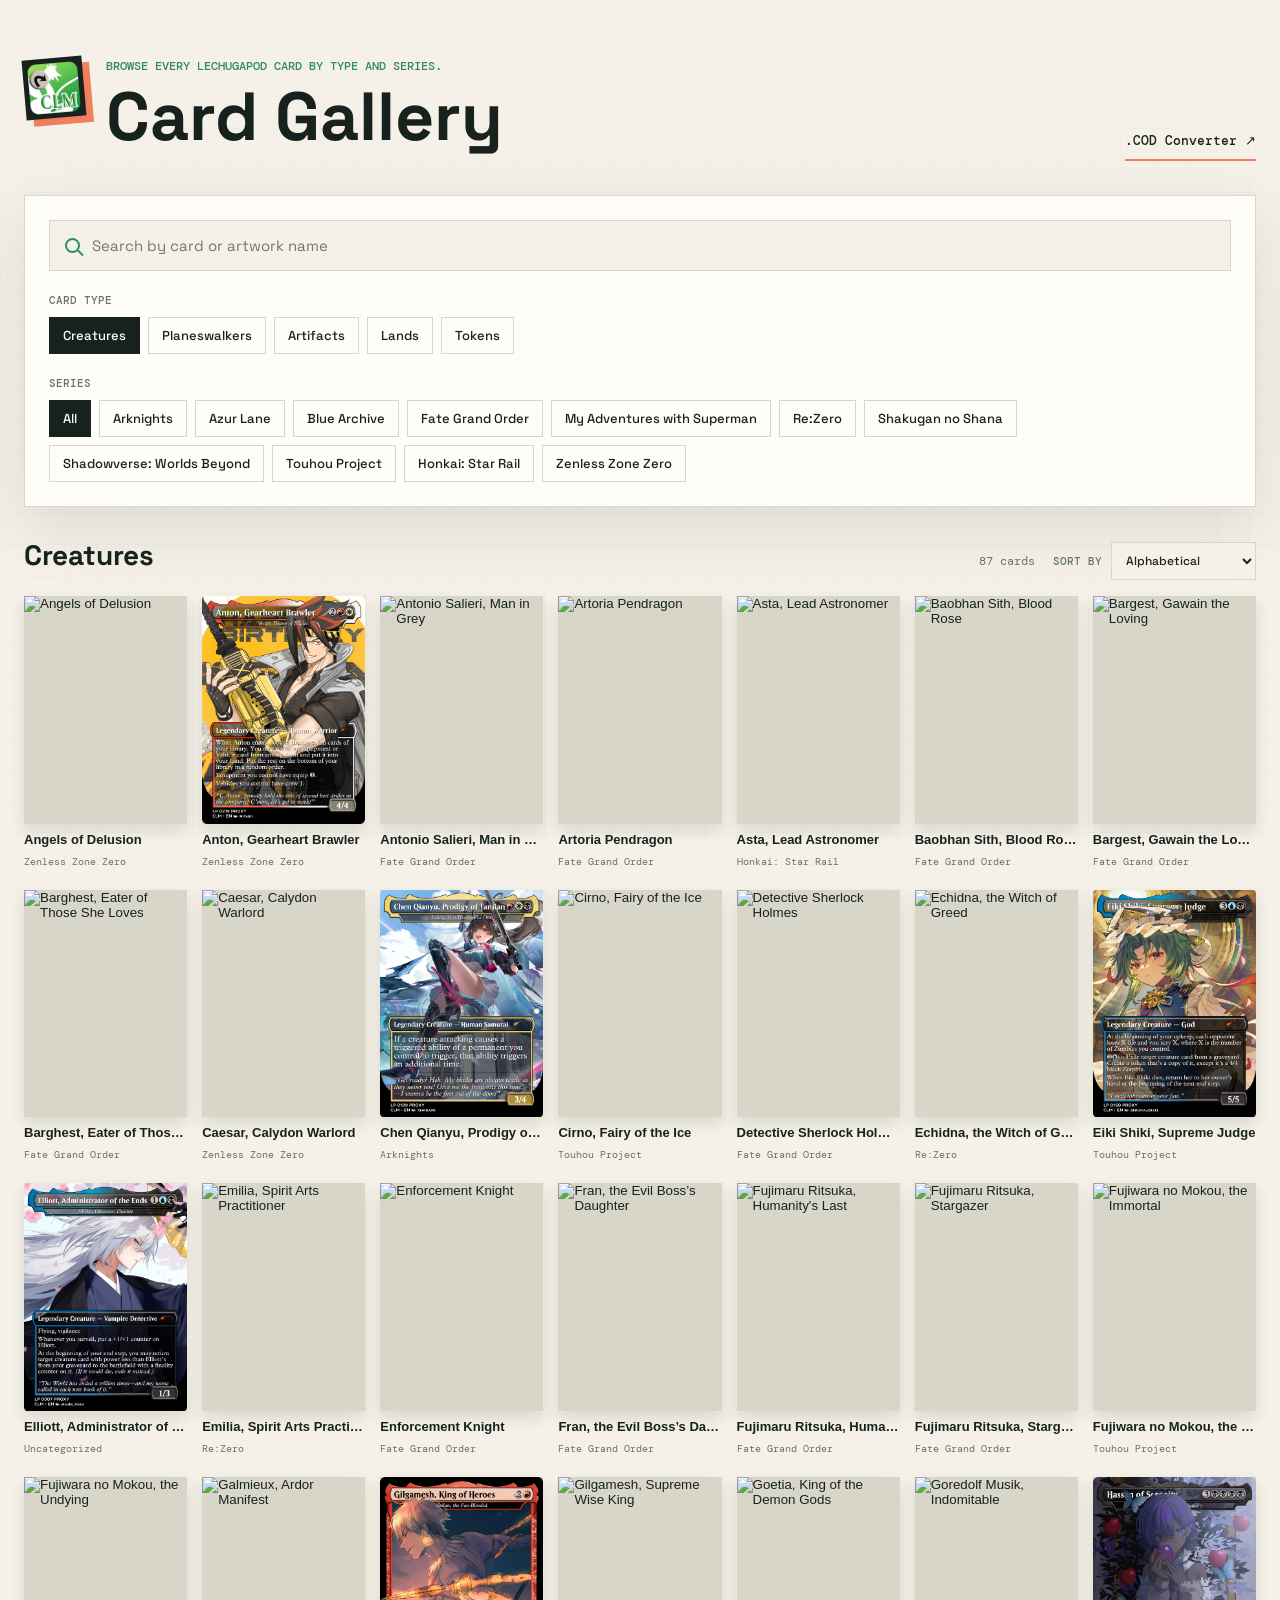
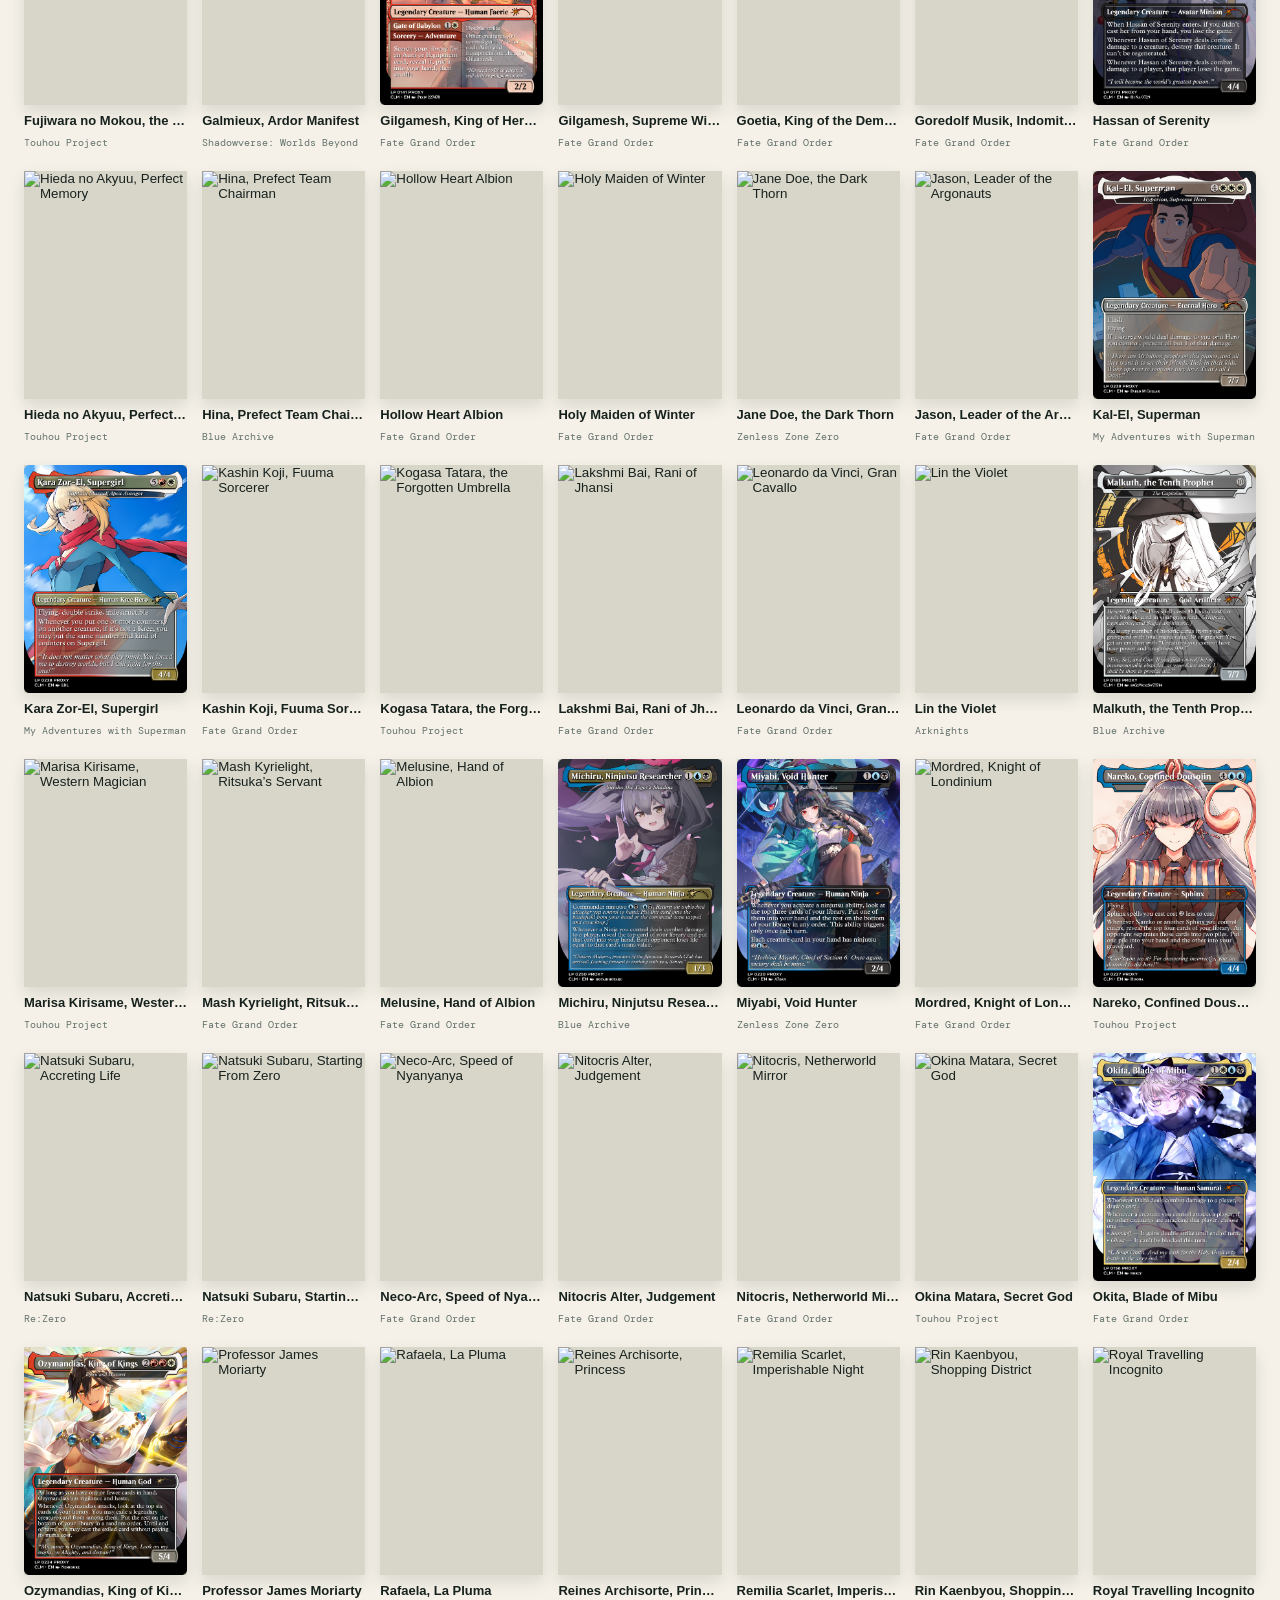
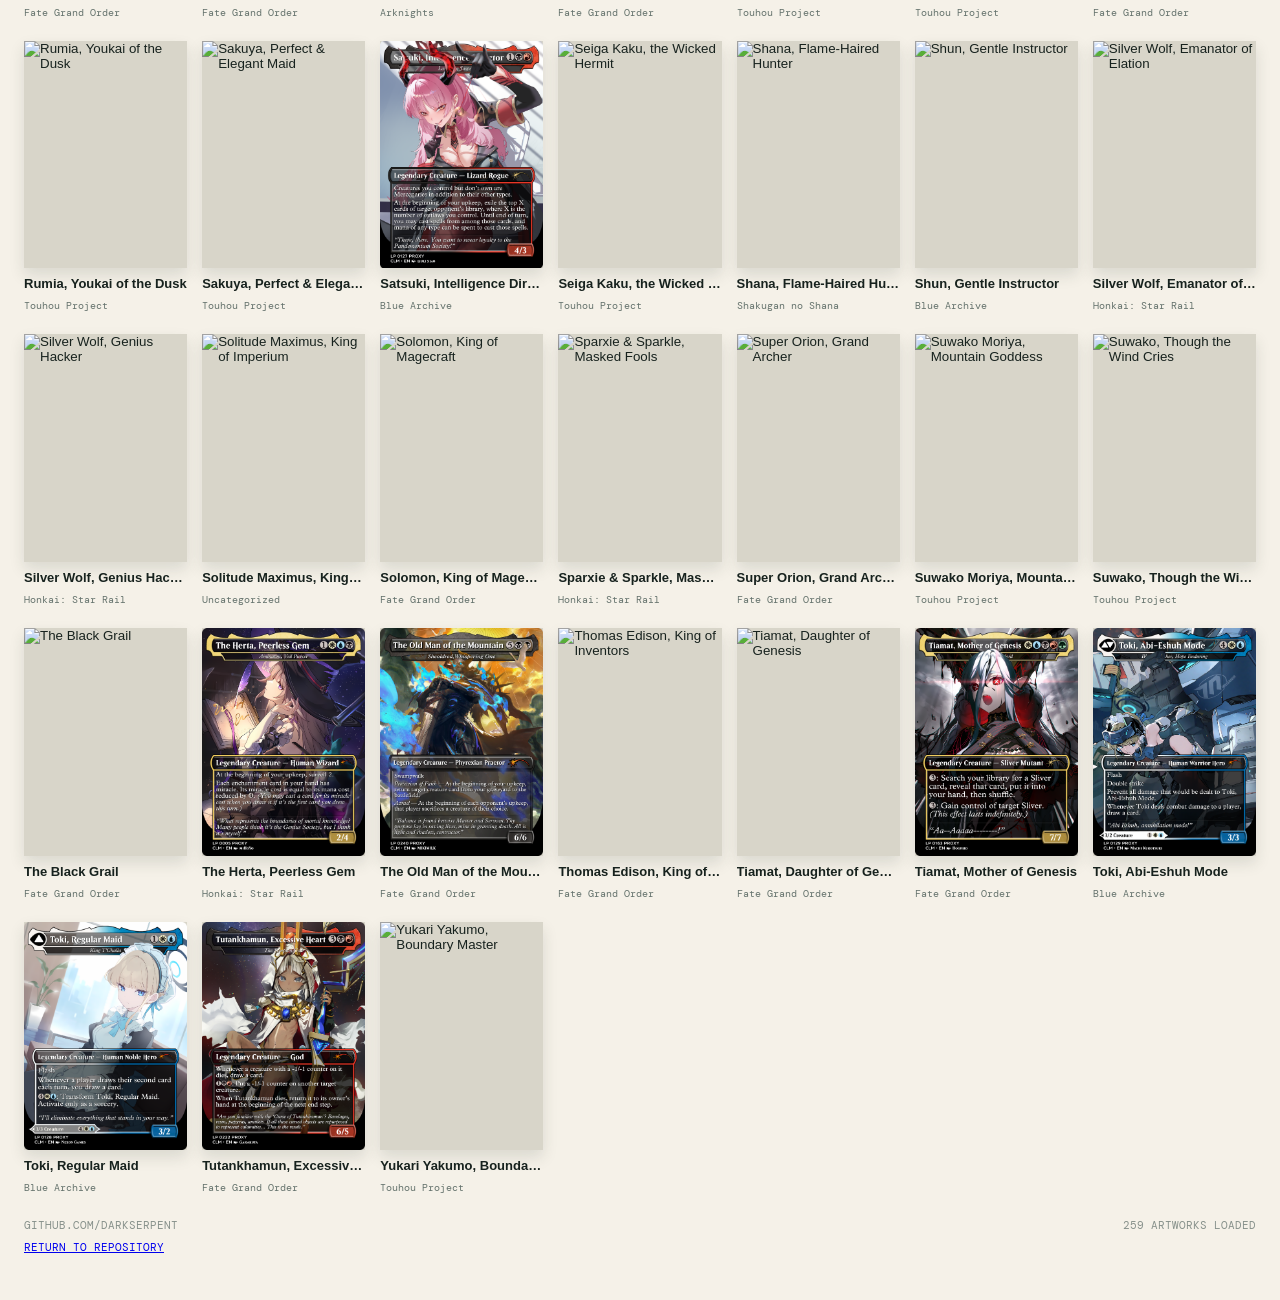
==== site/cards.html @ 455d5dbf "Add files via upload" ====
<!doctype html>
<html lang="en">
<head>
  <meta charset="utf-8">
  <meta name="viewport" content="width=device-width, initial-scale=1">
  <title>CLM Card Gallery</title>
  <meta name="description" content="Browse every CLM Set card by type and series.">
  <meta property="og:type" content="website">
  <meta property="og:title" content="CLM Card Gallery">
  <meta property="og:description" content="Browse every CLM Set card by type and series.">
  <meta property="og:image" content="https://raw.githubusercontent.com/DarkSerpent/LechugaPod/main/site/site-assets/clm_deck_converter.png">
  <meta property="og:image:alt" content="CLM Card Gallery">
  <meta name="twitter:card" content="summary">
  <meta name="twitter:title" content="CLM Card Gallery">
  <meta name="twitter:description" content="Browse every CLM Set card by type and series.">
  <meta name="twitter:image" content="https://raw.githubusercontent.com/DarkSerpent/LechugaPod/main/site/site-assets/clm_deck_converter.png">
  <meta name="twitter:image:alt" content="CLM Card Gallery">
  <link rel="stylesheet" href="styles.css">
  <link rel="icon" href="site-assets/favicon.ico" sizes="any">
  <link rel="icon" type="image/png" sizes="32x32" href="site-assets/favicon-32x32.png">
  <link rel="icon" type="image/png" sizes="16x16" href="site-assets/favicon-16x16.png">
  <link rel="apple-touch-icon" sizes="180x180" href="site-assets/apple-touch-icon.png">
  <link rel="icon" type="image/png" sizes="192x192" href="site-assets/android-chrome-192x192.png">
  <link rel="icon" type="image/png" sizes="512x512" href="site-assets/android-chrome-512x512.png">
  <link rel="stylesheet" href="styles.css">
</head>
<body class="cards-page">
  <main class="cards-shell">
    <header class="cards-header">
      <div class="cards-heading">
        <div class="brand-mark" aria-hidden="true"><img src="site-assets/clm_deck_converter.png" width=50px></div>
        <div>
          <p class="eyebrow">Browse every LechugaPod card by type and series.</p>
          <h1>Card Gallery</h1>
        </div>
      </div>
      <a class="back-link" href="index.html">.COD Converter <span aria-hidden="true">↗</span></a>
    </header>

    <section class="gallery-controls" aria-label="Card gallery controls">
      <label class="search-box">
        <span class="search-icon" aria-hidden="true"></span>
        <span class="visually-hidden">Search cards</span>
        <input id="cardSearch" type="search" placeholder="Search by card or artwork name" autocomplete="off">
      </label>
      <div class="filter-group">
        <p class="filter-label">Card type</p>
        <div class="filter-tabs" id="categoryTabs" role="tablist" aria-label="Card type"></div>
      </div>
      <div class="filter-group">
        <p class="filter-label">Series</p>
        <div class="filter-tabs series-tabs" id="seriesTabs" role="group" aria-label="Series"></div>
      </div>
    </section>

    <section class="gallery-status" aria-live="polite">
      <h2 id="galleryTitle">Creatures</h2>
      <div class="gallery-status-controls">
        <span id="resultCount"></span>
        <label class="sort-control" for="sortSelect">Sort By
          <select id="sortSelect">
            <option value="alphabetical">Alphabetical</option>
            <option value="release">Release Date</option>
            <option value="uuid">UUID</option>
          </select>
        </label>
      </div>
    </section>
    <section class="card-grid" id="cardGrid" aria-label="Cards"></section>
    <p class="empty-state" id="emptyState" hidden>No cards match these filters.</p>

    <footer>
      <span>github.com/darkSerpent</span>
      <span id="loadingStatus">Loading card data...</span>
    </footer>
    <footer>
      <span><a href="https://github.com/DarkSerpent/LechugaPod" style="position: relative; top: -16px;">Return to repository</a></span>
    </footer>
  </main>

  <dialog class="card-modal" id="cardModal" aria-label="Card preview">
    <button class="modal-close" id="modalClose" type="button" aria-label="Close preview">×</button>
    <img id="modalImage" alt="">
    <p id="modalCaption"></p>
  </dialog>
  <script src="cards.js"></script>
</body>
</html>
---- site/styles.css ----
@import url('https://fonts.googleapis.com/css2?family=DM+Mono:wght@400;500&family=Space+Grotesk:wght@400;500;600;700&display=swap');

:root {
  --ink: #17221e;
  --muted: #64726c;
  --paper: #f5f1e8;
  --panel: #fffdf8;
  --line: #d8d5c9;
  --mint: #8de2b2;
  --mint-deep: #2f8a63;
  --orange: #ef805d;
  --shadow: 0 20px 60px rgba(38, 53, 45, .12);
}

* { box-sizing: border-box; }

body {
  margin: 0;
  min-width: 320px;
  color: var(--ink);
  background: var(--paper);
  font-family: 'Space Grotesk', sans-serif;
}

body::before {
  content: '';
  position: fixed;
  inset: 0;
  pointer-events: none;
  opacity: .45;
  background-image: linear-gradient(rgba(23,34,30,.035) 1px, transparent 1px), linear-gradient(90deg, rgba(23,34,30,.035) 1px, transparent 1px);
  background-size: 32px 32px;
}

.shell { width: min(960px, calc(100% - 40px)); margin: 0 auto; padding: 64px 0 30px; position: relative; }
.masthead { display: flex; gap: 22px; align-items: flex-start; margin-bottom: 15px; }
.masthead .back-link { align-self: flex-end; margin-left: auto; }
.brand-mark { width: 60px; height: 60px; display: grid; place-items: center; flex: none; background: var(--ink); color: var(--mint); font: 500 17px 'DM Mono', monospace; letter-spacing: 0; transform: rotate(-5deg); box-shadow: 7px 7px 0 var(--orange); }
.eyebrow { margin: 0 0 10px; color: var(--mint-deep); font: 500 12px 'DM Mono', monospace; letter-spacing: 0; text-transform: uppercase; }
h1, h2, p { margin-top: 0; }
h1 { margin-bottom: 11px; font-size: clamp(38px, 6vw, 68px); line-height: .98; letter-spacing: 0; }
.intro { max-width: 510px; margin-bottom: 0; color: var(--muted); font-size: 17px; line-height: 1.55; }
.setup-notice { width: 100%; margin: 0 auto 24px; padding: 12px 15px; color: #704b2c; background: #fff4dc; border-left: 3px solid var(--orange); font-size: 13px; line-height: 1.45; }
.workspace { padding: 28px; background: var(--panel); border: 1px solid var(--line); box-shadow: var(--shadow); }
.drop-zone { min-height: 176px; display: flex; align-items: center; gap: 18px; padding: 28px; border: 1px dashed #9baaa1; background: linear-gradient(135deg, #f2fbf2, #fffdf8); transition: border-color .2s, background .2s, transform .2s; }
.drop-zone.is-dragging { border-color: var(--mint-deep); background: #e7f8e9; transform: translateY(-2px); }
.drop-icon { width: 45px; height: 45px; display: grid; place-items: center; flex: none; color: var(--mint-deep); border: 2px solid var(--mint-deep); border-radius: 50%; font-size: 28px; line-height: 1; }
.drop-zone h2 { margin: 0 0 5px; font-size: 22px; letter-spacing: 0; }
.drop-zone p { margin: 0; color: var(--muted); font-size: 14px; }
.upload-button, .convert-button { border: 0; cursor: pointer; font: 600 14px 'Space Grotesk', sans-serif; letter-spacing: 0; transition: transform .2s, opacity .2s, background .2s; }
.upload-button { margin-left: auto; padding: 13px 17px; color: var(--ink); background: var(--mint); }
.upload-button:hover, .convert-button:hover:not(:disabled) { transform: translateY(-2px); }
.controls { display: grid; grid-template-columns: auto minmax(220px, 1fr) auto; align-items: center; gap: 14px; padding: 24px 0 18px; }
.controls label { color: var(--muted); font: 500 12px 'DM Mono', monospace; text-transform: uppercase; }
select { width: 100%; padding: 13px 15px; color: var(--ink); background: var(--paper); border: 1px solid var(--line); font: 500 15px 'Space Grotesk', sans-serif; }
.convert-button { padding: 14px 18px; color: var(--panel); background: var(--ink); }
.convert-button:disabled { cursor: not-allowed; opacity: .35; }
.status { display: flex; align-items: center; gap: 9px; min-height: 23px; color: var(--muted); font-size: 13px; }
.status-dot { width: 8px; height: 8px; flex: none; border-radius: 50%; background: var(--line); }
.status.is-ready .status-dot { background: var(--mint-deep); }
.status.is-error .status-dot { background: var(--orange); }
.summary { margin-top: 28px; padding: 28px; background: var(--ink); color: var(--panel); box-shadow: var(--shadow); animation: rise .45s ease both; }
.summary h2 { margin-bottom: 0; font-size: 28px; letter-spacing: 0; }
.stats { display: grid; grid-template-columns: repeat(3, 1fr); margin: 25px 0; background: var(--ink); }
.stats div { padding: 17px; background: var(--ink); }
.stats div + div { border-left: 1px solid rgba(255,255,255,.14); }
.stats strong { display: block; color: var(--mint); font: 500 28px 'DM Mono', monospace; }
.stats span { color: #bdc9c1; font-size: 12px; }
.details { display: grid; gap: 7px; margin: 0; padding: 0; list-style: none; color: #d5ddd8; font-size: 13px; }
.details li { padding-left: 15px; border-left: 2px solid var(--orange); }
footer { display: flex; justify-content: space-between; padding-top: 24px; color: #87918b; font: 11px 'DM Mono', monospace; text-transform: uppercase; }
@keyframes rise { from { opacity: 0; transform: translateY(10px); } to { opacity: 1; transform: translateY(0); } }

.cards-page { min-height: 100vh; }
.cards-shell { width: min(1320px, calc(100% - 48px)); margin: 0 auto; padding: 58px 0 30px; position: relative; }
.cards-header { display: flex; justify-content: space-between; align-items: end; gap: 30px; margin-bottom: 34px; }
.cards-heading { display: flex; align-items: flex-start; gap: 22px; }
.cards-header h1 { margin-bottom: 10px; }
.cards-intro { margin: 0; color: var(--muted); font-size: 16px; }
.back-link { padding: 10px 0; color: var(--ink); border-bottom: 2px solid var(--orange); font: 500 13px 'DM Mono', monospace; text-decoration: none; white-space: nowrap; }
.gallery-controls { display: grid; gap: 22px; margin-bottom: 30px; padding: 24px; background: var(--panel); border: 1px solid var(--line); box-shadow: var(--shadow); }
.search-box { display: flex; align-items: center; gap: 12px; padding: 0 15px; background: var(--paper); border: 1px solid var(--line); }
.search-box input { width: 100%; padding: 15px 0; color: var(--ink); background: transparent; border: 0; outline: 0; font: 15px 'Space Grotesk', sans-serif; }
.search-icon { width: 15px; height: 15px; flex: none; border: 2px solid var(--mint-deep); border-radius: 50%; position: relative; }
.search-icon::after { content: ''; width: 7px; height: 2px; position: absolute; right: -6px; bottom: -3px; background: var(--mint-deep); transform: rotate(45deg); }
.filter-group { display: grid; gap: 10px; }
.filter-label { margin: 0; color: var(--muted); font: 500 11px 'DM Mono', monospace; text-transform: uppercase; }
.filter-tabs { display: flex; flex-wrap: wrap; gap: 8px; }
.filter-tab { padding: 9px 13px; color: var(--ink); background: transparent; border: 1px solid var(--line); cursor: pointer; font: 500 13px 'Space Grotesk', sans-serif; transition: .2s ease; }
.filter-tab:hover { border-color: var(--mint-deep); transform: translateY(-1px); }
.filter-tab.is-active { color: var(--panel); background: var(--ink); border-color: var(--ink); }
.gallery-status { display: flex; align-items: baseline; justify-content: space-between; gap: 16px; margin-bottom: 16px; }
.gallery-status h2 { margin: 0; font-size: 28px; }
.gallery-status-controls { display: flex; align-items: center; gap: 18px; }
.gallery-status span { color: var(--muted); font: 12px 'DM Mono', monospace; }
.sort-control { display: flex; align-items: center; gap: 9px; color: var(--muted); font: 500 11px 'DM Mono', monospace; text-transform: uppercase; }
.sort-control select { width: auto; min-width: 145px; padding: 9px 28px 9px 10px; font: 500 12px 'Space Grotesk', sans-serif; }
.card-grid { display: grid; grid-template-columns: repeat(auto-fill, minmax(145px, 1fr)); gap: 22px 15px; }
.card-tile { animation: rise .4s ease both; animation-delay: calc(var(--card-index) * 25ms); }
.card-button { display: grid; width: 100%; gap: 8px; padding: 0; color: var(--ink); background: transparent; border: 0; cursor: pointer; text-align: left; }
.card-image-wrap { display: block; aspect-ratio: 63 / 88; position: relative; overflow: hidden; background: #d8d5c9; box-shadow: 0 7px 14px rgba(38, 53, 45, .13); transition: transform .2s ease, box-shadow .2s ease; }
.card-button:hover .card-image-wrap, .card-button:focus-visible .card-image-wrap { transform: translateY(-5px) scale(1.035); box-shadow: 0 15px 24px rgba(38, 53, 45, .22); }
.card-image-wrap img { width: 100%; height: 100%; display: block; object-fit: cover; }
.zoom-icon { width: 34px; height: 34px; display: grid; place-items: center; position: absolute; right: 9px; bottom: 9px; color: var(--ink); background: var(--mint); border-radius: 50%; opacity: 0; transform: scale(.7); transition: .2s ease; }
.zoom-icon::before { content: ''; width: 11px; height: 11px; border: 2px solid var(--ink); border-radius: 50%; }
.zoom-icon::after { content: ''; width: 8px; height: 2px; position: absolute; right: 7px; bottom: 8px; background: var(--ink); transform: rotate(45deg); }
.card-button:hover .zoom-icon, .card-button:focus-visible .zoom-icon { opacity: 1; transform: scale(1); }
.card-name { overflow: hidden; font-size: 13px; font-weight: 600; text-overflow: ellipsis; white-space: nowrap; }
.card-series { overflow: hidden; color: var(--muted); font: 10px 'DM Mono', monospace; text-overflow: ellipsis; white-space: nowrap; }
.empty-state { padding: 50px 0; color: var(--muted); text-align: center; }
.card-modal { width: min(92vw, 580px); max-height: 94vh; padding: 18px; color: var(--panel); background: var(--ink); border: 0; box-shadow: 0 24px 80px rgba(0, 0, 0, .35); }
.card-modal::backdrop { background: rgba(23, 34, 30, .82); backdrop-filter: blur(4px); }
.card-modal img { display: block; width: 100%; max-height: 82vh; object-fit: contain; }
.card-modal p { margin: 12px 0 0; color: #bdc9c1; font: 12px 'DM Mono', monospace; }
.card-modal a { color: var(--mint); }
.modal-close { width: 36px; height: 36px; display: grid; place-items: center; position: absolute; top: 10px; right: 10px; color: var(--ink); background: var(--mint); border: 0; border-radius: 50%; cursor: pointer; font-size: 25px; line-height: 1; }
.visually-hidden { width: 1px; height: 1px; position: absolute; overflow: hidden; clip: rect(0 0 0 0); white-space: nowrap; }
@media (max-width: 680px) {
  .shell { width: min(100% - 24px, 960px); padding-top: 34px; }
  .masthead { flex-wrap: wrap; margin-bottom: 30px; }
  .brand-mark { width: 48px; height: 48px; font-size: 14px; box-shadow: 5px 5px 0 var(--orange); }
  .intro { font-size: 15px; }
  .workspace, .summary { padding: 18px; }
  .drop-zone { min-height: 210px; flex-wrap: wrap; padding: 20px; }
  .upload-button { width: 100%; margin-left: 0; }
  .controls { grid-template-columns: 1fr; gap: 9px; }
  .convert-button { width: 100%; }
  .stats { grid-template-columns: 1fr; }
  .stats div + div { border-top: 1px solid rgba(255,255,255,.14); border-left: 0; }
  footer { flex-direction: column; gap: 8px; }
  .cards-shell { width: min(100% - 24px, 1320px); padding-top: 34px; }
  .cards-header { align-items: flex-start; flex-direction: column; gap: 20px; }
  .cards-heading { gap: 14px; }
  .gallery-controls { padding: 18px; }
  .card-grid { grid-template-columns: repeat(2, minmax(0, 1fr)); gap: 18px 12px; }
  .gallery-status h2 { font-size: 23px; }
  .gallery-status { align-items: flex-start; flex-direction: column; }
  .gallery-status-controls { justify-content: space-between; width: 100%; }
}
---- site/styles.css ----
@import url('https://fonts.googleapis.com/css2?family=DM+Mono:wght@400;500&family=Space+Grotesk:wght@400;500;600;700&display=swap');

:root {
  --ink: #17221e;
  --muted: #64726c;
  --paper: #f5f1e8;
  --panel: #fffdf8;
  --line: #d8d5c9;
  --mint: #8de2b2;
  --mint-deep: #2f8a63;
  --orange: #ef805d;
  --shadow: 0 20px 60px rgba(38, 53, 45, .12);
}

* { box-sizing: border-box; }

body {
  margin: 0;
  min-width: 320px;
  color: var(--ink);
  background: var(--paper);
  font-family: 'Space Grotesk', sans-serif;
}

body::before {
  content: '';
  position: fixed;
  inset: 0;
  pointer-events: none;
  opacity: .45;
  background-image: linear-gradient(rgba(23,34,30,.035) 1px, transparent 1px), linear-gradient(90deg, rgba(23,34,30,.035) 1px, transparent 1px);
  background-size: 32px 32px;
}

.shell { width: min(960px, calc(100% - 40px)); margin: 0 auto; padding: 64px 0 30px; position: relative; }
.masthead { display: flex; gap: 22px; align-items: flex-start; margin-bottom: 15px; }
.masthead .back-link { align-self: flex-end; margin-left: auto; }
.brand-mark { width: 60px; height: 60px; display: grid; place-items: center; flex: none; background: var(--ink); color: var(--mint); font: 500 17px 'DM Mono', monospace; letter-spacing: 0; transform: rotate(-5deg); box-shadow: 7px 7px 0 var(--orange); }
.eyebrow { margin: 0 0 10px; color: var(--mint-deep); font: 500 12px 'DM Mono', monospace; letter-spacing: 0; text-transform: uppercase; }
h1, h2, p { margin-top: 0; }
h1 { margin-bottom: 11px; font-size: clamp(38px, 6vw, 68px); line-height: .98; letter-spacing: 0; }
.intro { max-width: 510px; margin-bottom: 0; color: var(--muted); font-size: 17px; line-height: 1.55; }
.setup-notice { width: 100%; margin: 0 auto 24px; padding: 12px 15px; color: #704b2c; background: #fff4dc; border-left: 3px solid var(--orange); font-size: 13px; line-height: 1.45; }
.workspace { padding: 28px; background: var(--panel); border: 1px solid var(--line); box-shadow: var(--shadow); }
.drop-zone { min-height: 176px; display: flex; align-items: center; gap: 18px; padding: 28px; border: 1px dashed #9baaa1; background: linear-gradient(135deg, #f2fbf2, #fffdf8); transition: border-color .2s, background .2s, transform .2s; }
.drop-zone.is-dragging { border-color: var(--mint-deep); background: #e7f8e9; transform: translateY(-2px); }
.drop-icon { width: 45px; height: 45px; display: grid; place-items: center; flex: none; color: var(--mint-deep); border: 2px solid var(--mint-deep); border-radius: 50%; font-size: 28px; line-height: 1; }
.drop-zone h2 { margin: 0 0 5px; font-size: 22px; letter-spacing: 0; }
.drop-zone p { margin: 0; color: var(--muted); font-size: 14px; }
.upload-button, .convert-button { border: 0; cursor: pointer; font: 600 14px 'Space Grotesk', sans-serif; letter-spacing: 0; transition: transform .2s, opacity .2s, background .2s; }
.upload-button { margin-left: auto; padding: 13px 17px; color: var(--ink); background: var(--mint); }
.upload-button:hover, .convert-button:hover:not(:disabled) { transform: translateY(-2px); }
.controls { display: grid; grid-template-columns: auto minmax(220px, 1fr) auto; align-items: center; gap: 14px; padding: 24px 0 18px; }
.controls label { color: var(--muted); font: 500 12px 'DM Mono', monospace; text-transform: uppercase; }
select { width: 100%; padding: 13px 15px; color: var(--ink); background: var(--paper); border: 1px solid var(--line); font: 500 15px 'Space Grotesk', sans-serif; }
.convert-button { padding: 14px 18px; color: var(--panel); background: var(--ink); }
.convert-button:disabled { cursor: not-allowed; opacity: .35; }
.status { display: flex; align-items: center; gap: 9px; min-height: 23px; color: var(--muted); font-size: 13px; }
.status-dot { width: 8px; height: 8px; flex: none; border-radius: 50%; background: var(--line); }
.status.is-ready .status-dot { background: var(--mint-deep); }
.status.is-error .status-dot { background: var(--orange); }
.summary { margin-top: 28px; padding: 28px; background: var(--ink); color: var(--panel); box-shadow: var(--shadow); animation: rise .45s ease both; }
.summary h2 { margin-bottom: 0; font-size: 28px; letter-spacing: 0; }
.stats { display: grid; grid-template-columns: repeat(3, 1fr); margin: 25px 0; background: var(--ink); }
.stats div { padding: 17px; background: var(--ink); }
.stats div + div { border-left: 1px solid rgba(255,255,255,.14); }
.stats strong { display: block; color: var(--mint); font: 500 28px 'DM Mono', monospace; }
.stats span { color: #bdc9c1; font-size: 12px; }
.details { display: grid; gap: 7px; margin: 0; padding: 0; list-style: none; color: #d5ddd8; font-size: 13px; }
.details li { padding-left: 15px; border-left: 2px solid var(--orange); }
footer { display: flex; justify-content: space-between; padding-top: 24px; color: #87918b; font: 11px 'DM Mono', monospace; text-transform: uppercase; }
@keyframes rise { from { opacity: 0; transform: translateY(10px); } to { opacity: 1; transform: translateY(0); } }

.cards-page { min-height: 100vh; }
.cards-shell { width: min(1320px, calc(100% - 48px)); margin: 0 auto; padding: 58px 0 30px; position: relative; }
.cards-header { display: flex; justify-content: space-between; align-items: end; gap: 30px; margin-bottom: 34px; }
.cards-heading { display: flex; align-items: flex-start; gap: 22px; }
.cards-header h1 { margin-bottom: 10px; }
.cards-intro { margin: 0; color: var(--muted); font-size: 16px; }
.back-link { padding: 10px 0; color: var(--ink); border-bottom: 2px solid var(--orange); font: 500 13px 'DM Mono', monospace; text-decoration: none; white-space: nowrap; }
.gallery-controls { display: grid; gap: 22px; margin-bottom: 30px; padding: 24px; background: var(--panel); border: 1px solid var(--line); box-shadow: var(--shadow); }
.search-box { display: flex; align-items: center; gap: 12px; padding: 0 15px; background: var(--paper); border: 1px solid var(--line); }
.search-box input { width: 100%; padding: 15px 0; color: var(--ink); background: transparent; border: 0; outline: 0; font: 15px 'Space Grotesk', sans-serif; }
.search-icon { width: 15px; height: 15px; flex: none; border: 2px solid var(--mint-deep); border-radius: 50%; position: relative; }
.search-icon::after { content: ''; width: 7px; height: 2px; position: absolute; right: -6px; bottom: -3px; background: var(--mint-deep); transform: rotate(45deg); }
.filter-group { display: grid; gap: 10px; }
.filter-label { margin: 0; color: var(--muted); font: 500 11px 'DM Mono', monospace; text-transform: uppercase; }
.filter-tabs { display: flex; flex-wrap: wrap; gap: 8px; }
.filter-tab { padding: 9px 13px; color: var(--ink); background: transparent; border: 1px solid var(--line); cursor: pointer; font: 500 13px 'Space Grotesk', sans-serif; transition: .2s ease; }
.filter-tab:hover { border-color: var(--mint-deep); transform: translateY(-1px); }
.filter-tab.is-active { color: var(--panel); background: var(--ink); border-color: var(--ink); }
.gallery-status { display: flex; align-items: baseline; justify-content: space-between; gap: 16px; margin-bottom: 16px; }
.gallery-status h2 { margin: 0; font-size: 28px; }
.gallery-status-controls { display: flex; align-items: center; gap: 18px; }
.gallery-status span { color: var(--muted); font: 12px 'DM Mono', monospace; }
.sort-control { display: flex; align-items: center; gap: 9px; color: var(--muted); font: 500 11px 'DM Mono', monospace; text-transform: uppercase; }
.sort-control select { width: auto; min-width: 145px; padding: 9px 28px 9px 10px; font: 500 12px 'Space Grotesk', sans-serif; }
.card-grid { display: grid; grid-template-columns: repeat(auto-fill, minmax(145px, 1fr)); gap: 22px 15px; }
.card-tile { animation: rise .4s ease both; animation-delay: calc(var(--card-index) * 25ms); }
.card-button { display: grid; width: 100%; gap: 8px; padding: 0; color: var(--ink); background: transparent; border: 0; cursor: pointer; text-align: left; }
.card-image-wrap { display: block; aspect-ratio: 63 / 88; position: relative; overflow: hidden; background: #d8d5c9; box-shadow: 0 7px 14px rgba(38, 53, 45, .13); transition: transform .2s ease, box-shadow .2s ease; }
.card-button:hover .card-image-wrap, .card-button:focus-visible .card-image-wrap { transform: translateY(-5px) scale(1.035); box-shadow: 0 15px 24px rgba(38, 53, 45, .22); }
.card-image-wrap img { width: 100%; height: 100%; display: block; object-fit: cover; }
.zoom-icon { width: 34px; height: 34px; display: grid; place-items: center; position: absolute; right: 9px; bottom: 9px; color: var(--ink); background: var(--mint); border-radius: 50%; opacity: 0; transform: scale(.7); transition: .2s ease; }
.zoom-icon::before { content: ''; width: 11px; height: 11px; border: 2px solid var(--ink); border-radius: 50%; }
.zoom-icon::after { content: ''; width: 8px; height: 2px; position: absolute; right: 7px; bottom: 8px; background: var(--ink); transform: rotate(45deg); }
.card-button:hover .zoom-icon, .card-button:focus-visible .zoom-icon { opacity: 1; transform: scale(1); }
.card-name { overflow: hidden; font-size: 13px; font-weight: 600; text-overflow: ellipsis; white-space: nowrap; }
.card-series { overflow: hidden; color: var(--muted); font: 10px 'DM Mono', monospace; text-overflow: ellipsis; white-space: nowrap; }
.empty-state { padding: 50px 0; color: var(--muted); text-align: center; }
.card-modal { width: min(92vw, 580px); max-height: 94vh; padding: 18px; color: var(--panel); background: var(--ink); border: 0; box-shadow: 0 24px 80px rgba(0, 0, 0, .35); }
.card-modal::backdrop { background: rgba(23, 34, 30, .82); backdrop-filter: blur(4px); }
.card-modal img { display: block; width: 100%; max-height: 82vh; object-fit: contain; }
.card-modal p { margin: 12px 0 0; color: #bdc9c1; font: 12px 'DM Mono', monospace; }
.card-modal a { color: var(--mint); }
.modal-close { width: 36px; height: 36px; display: grid; place-items: center; position: absolute; top: 10px; right: 10px; color: var(--ink); background: var(--mint); border: 0; border-radius: 50%; cursor: pointer; font-size: 25px; line-height: 1; }
.visually-hidden { width: 1px; height: 1px; position: absolute; overflow: hidden; clip: rect(0 0 0 0); white-space: nowrap; }
@media (max-width: 680px) {
  .shell { width: min(100% - 24px, 960px); padding-top: 34px; }
  .masthead { flex-wrap: wrap; margin-bottom: 30px; }
  .brand-mark { width: 48px; height: 48px; font-size: 14px; box-shadow: 5px 5px 0 var(--orange); }
  .intro { font-size: 15px; }
  .workspace, .summary { padding: 18px; }
  .drop-zone { min-height: 210px; flex-wrap: wrap; padding: 20px; }
  .upload-button { width: 100%; margin-left: 0; }
  .controls { grid-template-columns: 1fr; gap: 9px; }
  .convert-button { width: 100%; }
  .stats { grid-template-columns: 1fr; }
  .stats div + div { border-top: 1px solid rgba(255,255,255,.14); border-left: 0; }
  footer { flex-direction: column; gap: 8px; }
  .cards-shell { width: min(100% - 24px, 1320px); padding-top: 34px; }
  .cards-header { align-items: flex-start; flex-direction: column; gap: 20px; }
  .cards-heading { gap: 14px; }
  .gallery-controls { padding: 18px; }
  .card-grid { grid-template-columns: repeat(2, minmax(0, 1fr)); gap: 18px 12px; }
  .gallery-status h2 { font-size: 23px; }
  .gallery-status { align-items: flex-start; flex-direction: column; }
  .gallery-status-controls { justify-content: space-between; width: 100%; }
}
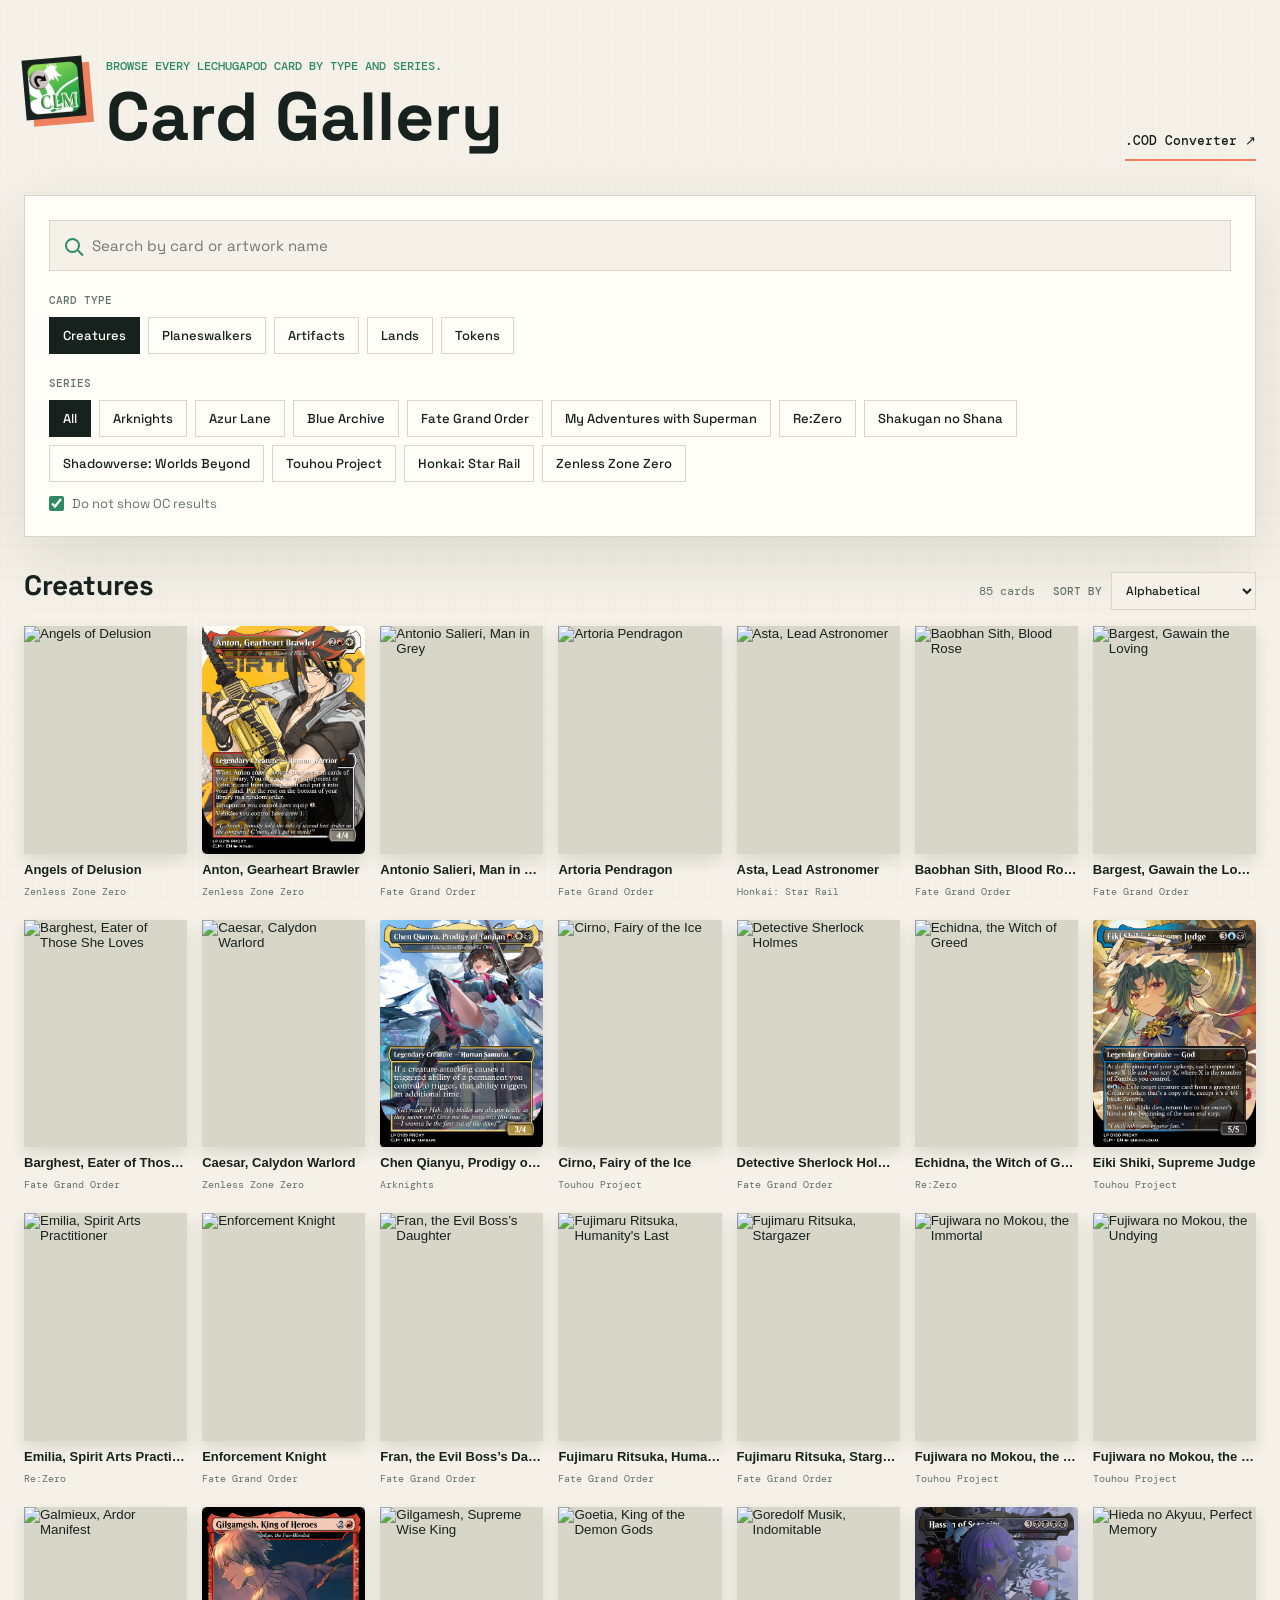
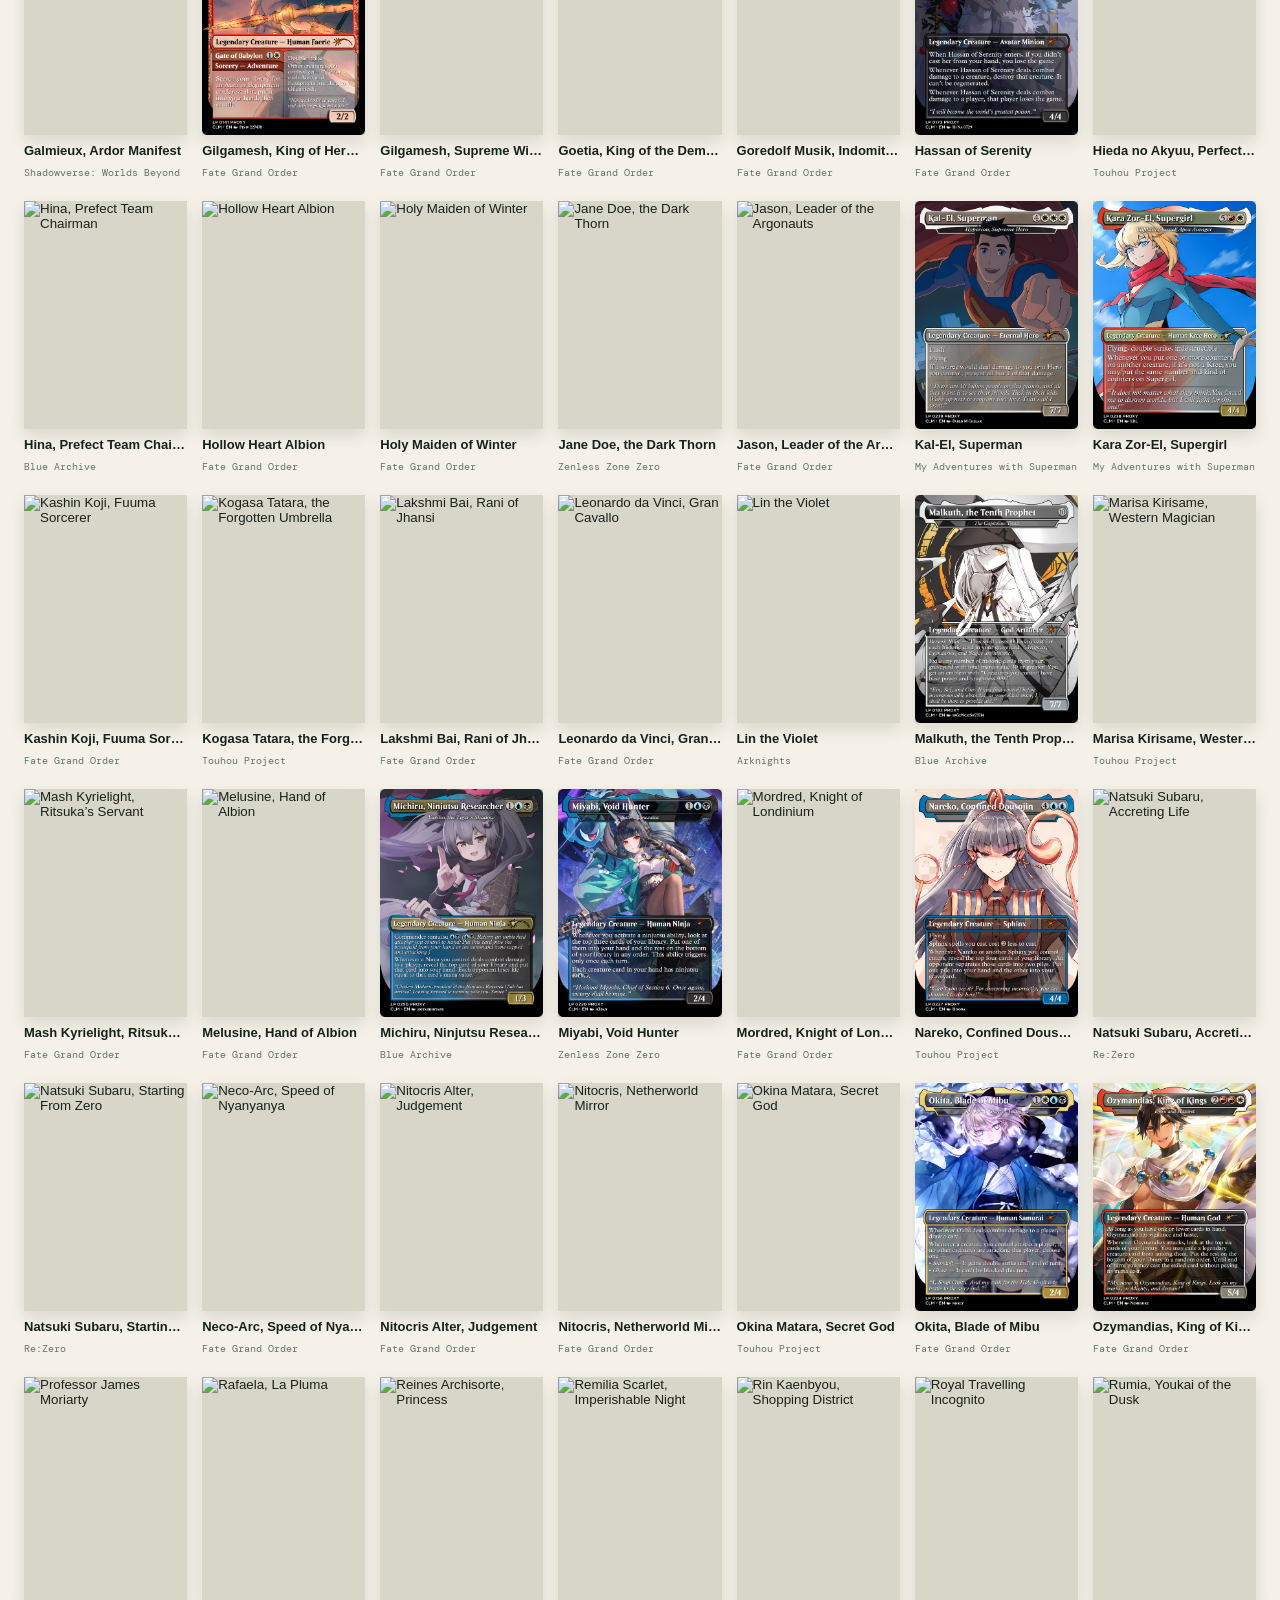
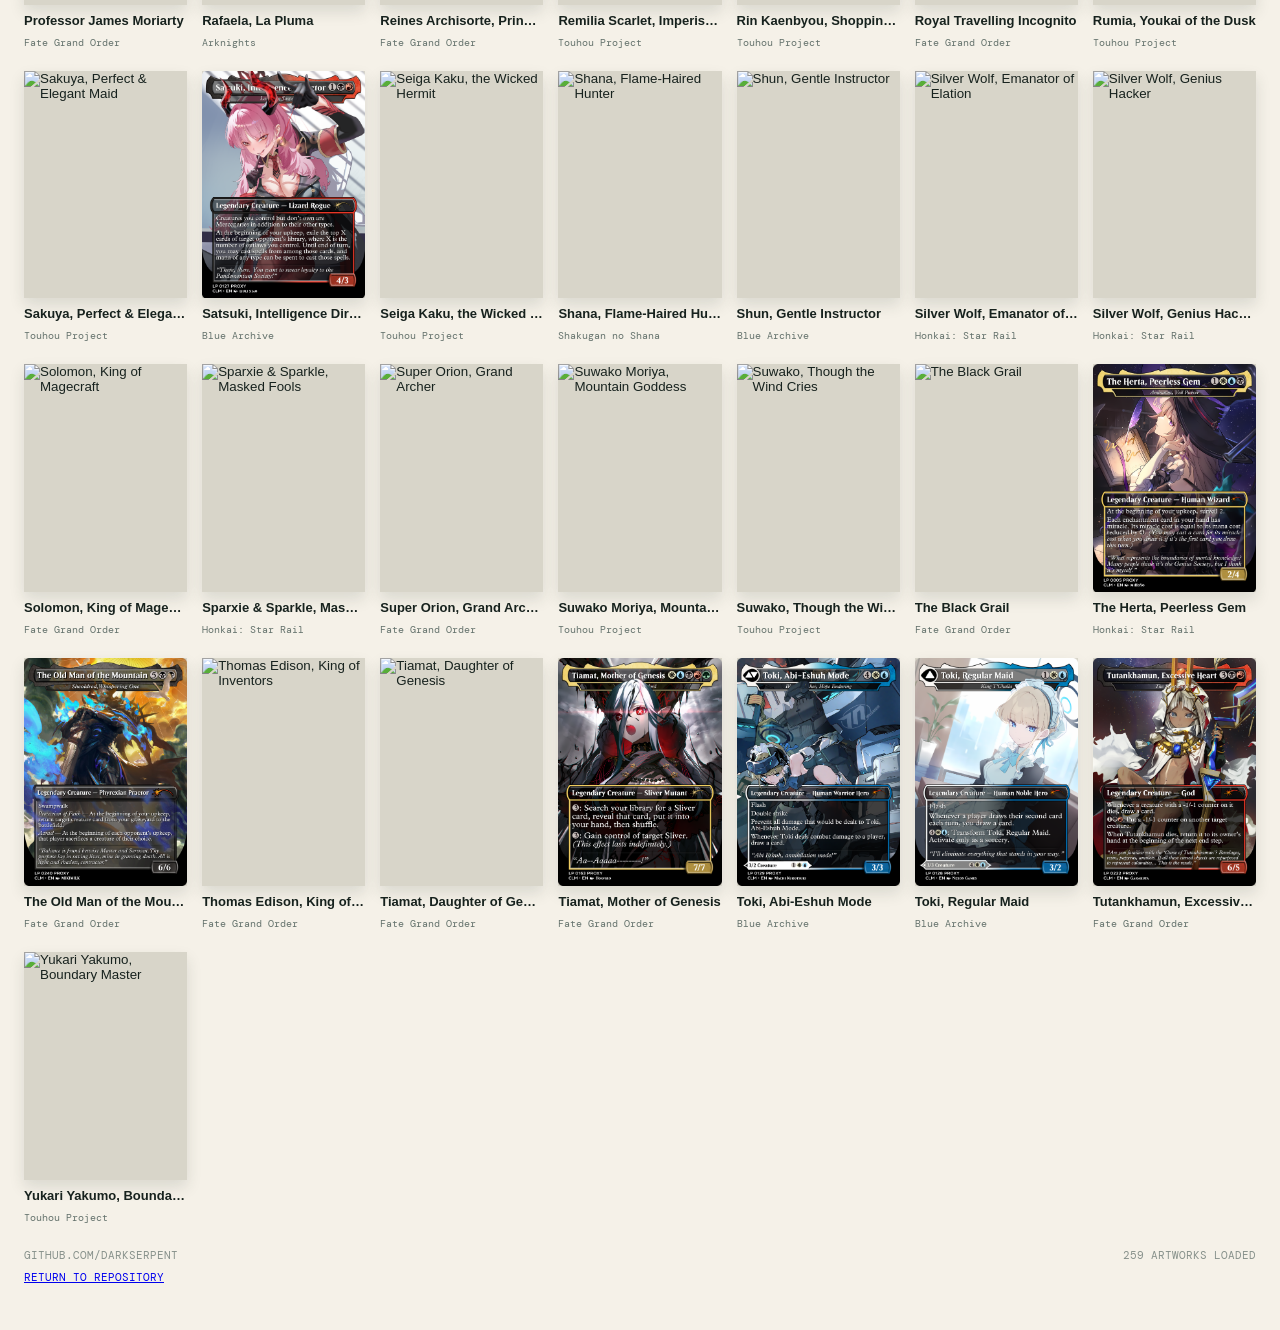
==== commit bbad9dc8: "Add files via upload" ====
--- a/site/cards.html
+++ b/site/cards.html
@@ -50,6 +50,7 @@
       <div class="filter-group">
         <p class="filter-label">Series</p>
         <div class="filter-tabs series-tabs" id="seriesTabs" role="group" aria-label="Series"></div>
+        <label class="oc-toggle"><input id="hideOcToggle" type="checkbox" checked> <span>Do not show OC results</span></label>
       </div>
     </section>
 
--- a/site/styles.css
+++ b/site/styles.css
@@ -86,6 +86,8 @@
 .filter-group { display: grid; gap: 10px; }
 .filter-label { margin: 0; color: var(--muted); font: 500 11px 'DM Mono', monospace; text-transform: uppercase; }
 .filter-tabs { display: flex; flex-wrap: wrap; gap: 8px; }
+.oc-toggle { display: flex; align-items: center; gap: 8px; margin-top: 3px; color: var(--muted); font-size: 13px; cursor: pointer; }
+.oc-toggle input { width: 15px; height: 15px; margin: 0; accent-color: var(--mint-deep); }
 .filter-tab { padding: 9px 13px; color: var(--ink); background: transparent; border: 1px solid var(--line); cursor: pointer; font: 500 13px 'Space Grotesk', sans-serif; transition: .2s ease; }
 .filter-tab:hover { border-color: var(--mint-deep); transform: translateY(-1px); }
 .filter-tab.is-active { color: var(--panel); background: var(--ink); border-color: var(--ink); }
--- a/site/styles.css
+++ b/site/styles.css
@@ -86,6 +86,8 @@
 .filter-group { display: grid; gap: 10px; }
 .filter-label { margin: 0; color: var(--muted); font: 500 11px 'DM Mono', monospace; text-transform: uppercase; }
 .filter-tabs { display: flex; flex-wrap: wrap; gap: 8px; }
+.oc-toggle { display: flex; align-items: center; gap: 8px; margin-top: 3px; color: var(--muted); font-size: 13px; cursor: pointer; }
+.oc-toggle input { width: 15px; height: 15px; margin: 0; accent-color: var(--mint-deep); }
 .filter-tab { padding: 9px 13px; color: var(--ink); background: transparent; border: 1px solid var(--line); cursor: pointer; font: 500 13px 'Space Grotesk', sans-serif; transition: .2s ease; }
 .filter-tab:hover { border-color: var(--mint-deep); transform: translateY(-1px); }
 .filter-tab.is-active { color: var(--panel); background: var(--ink); border-color: var(--ink); }
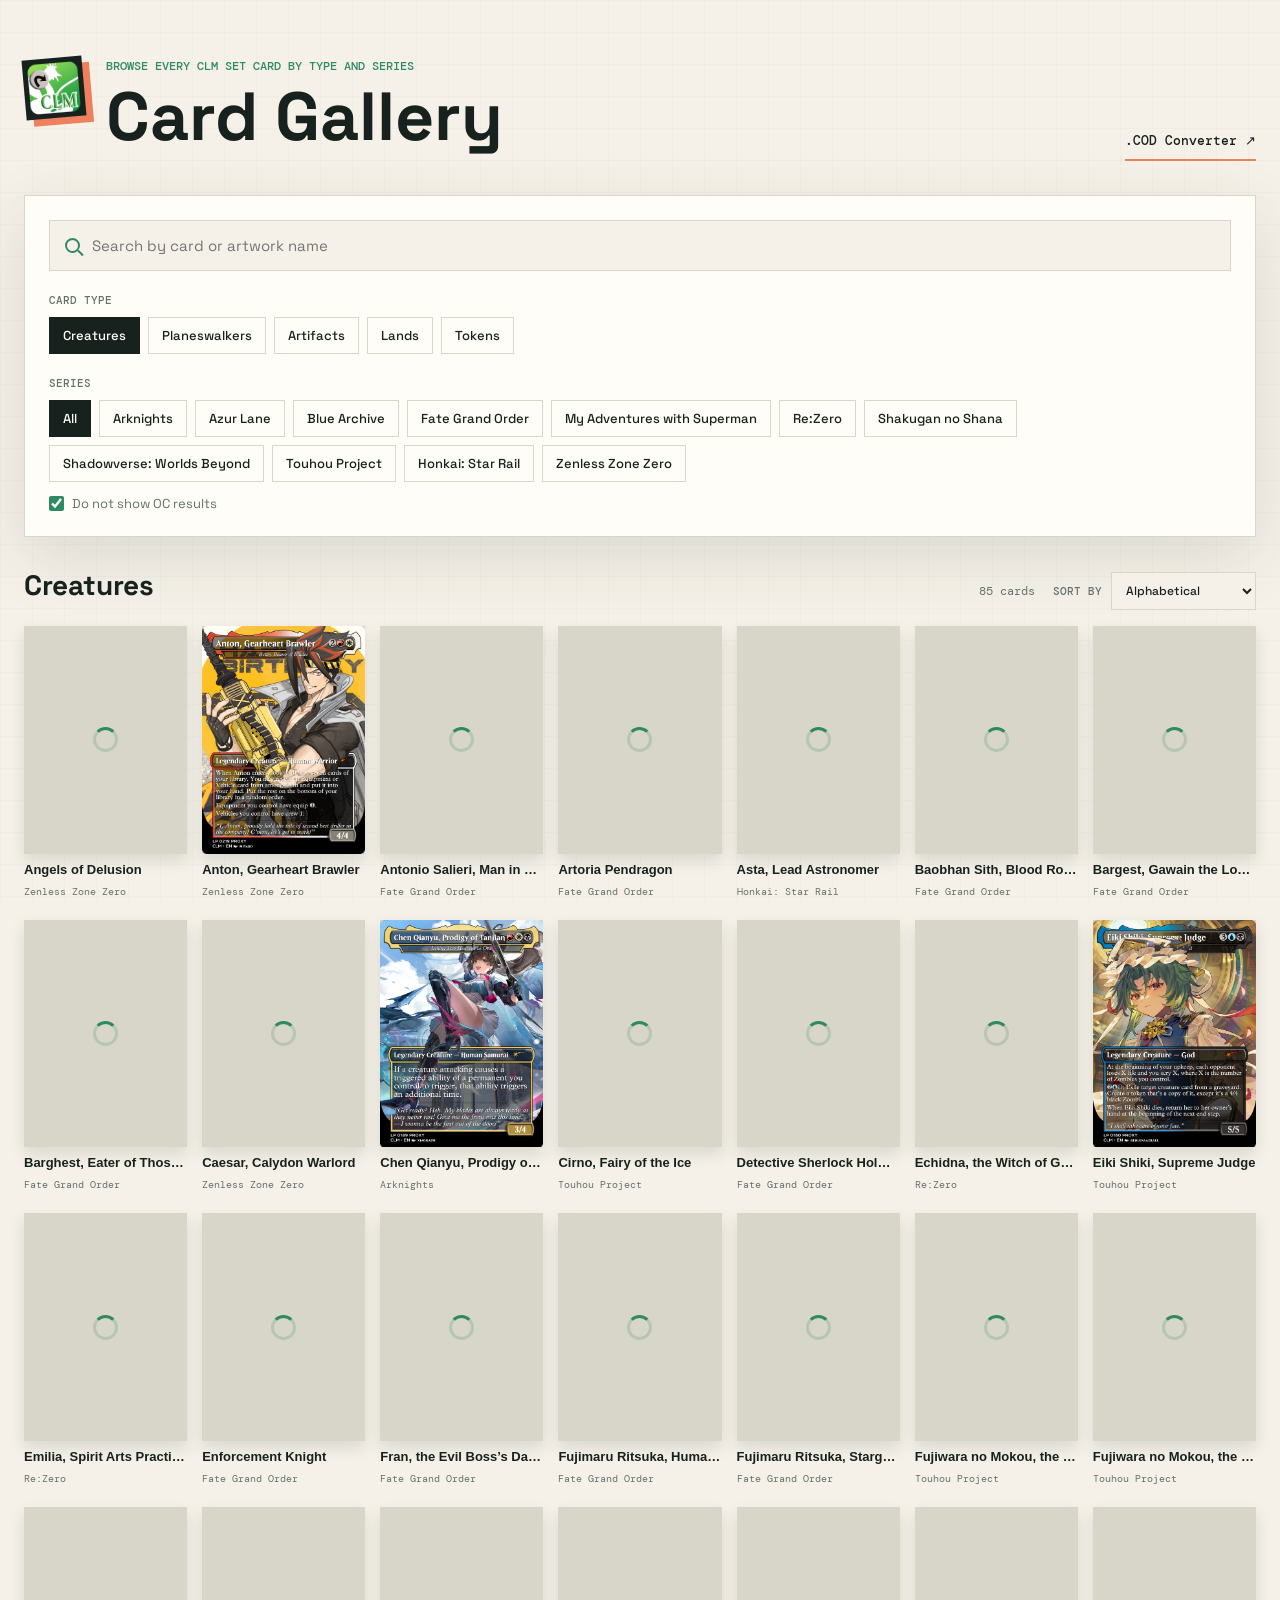
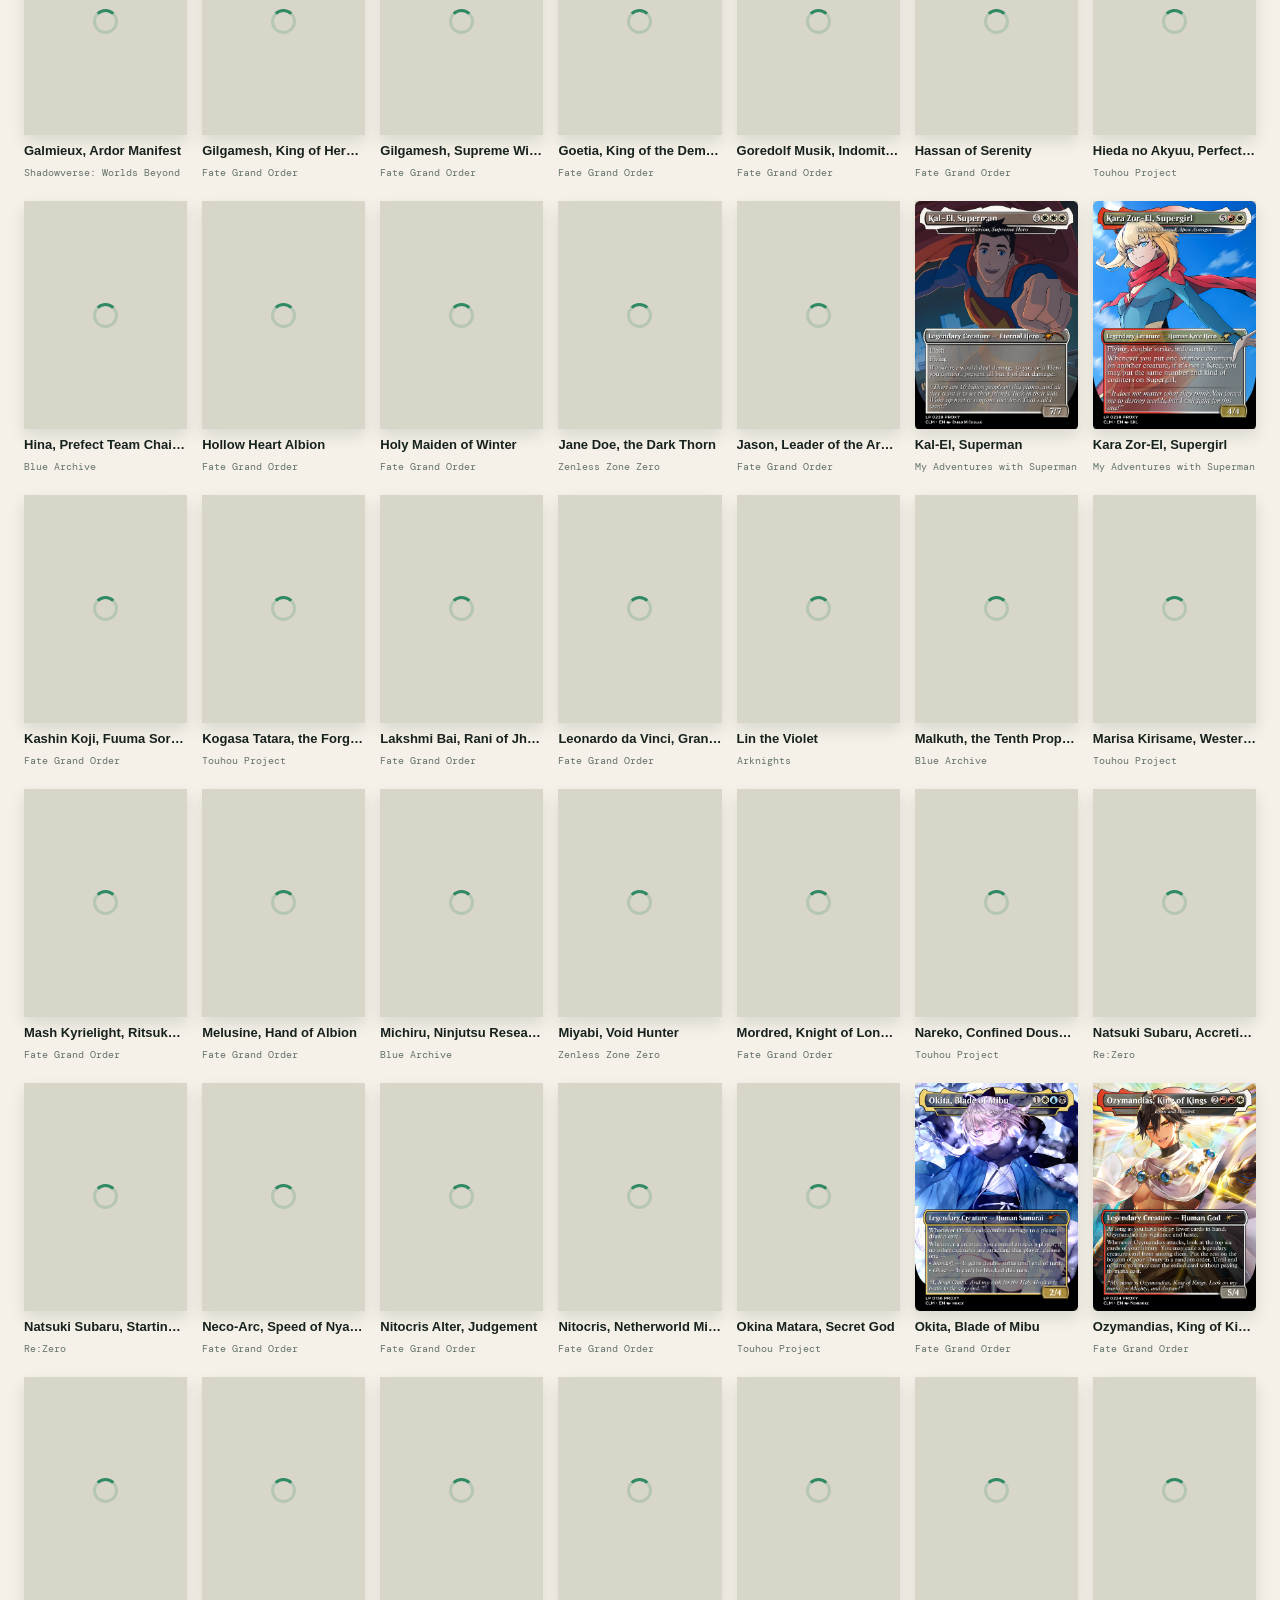
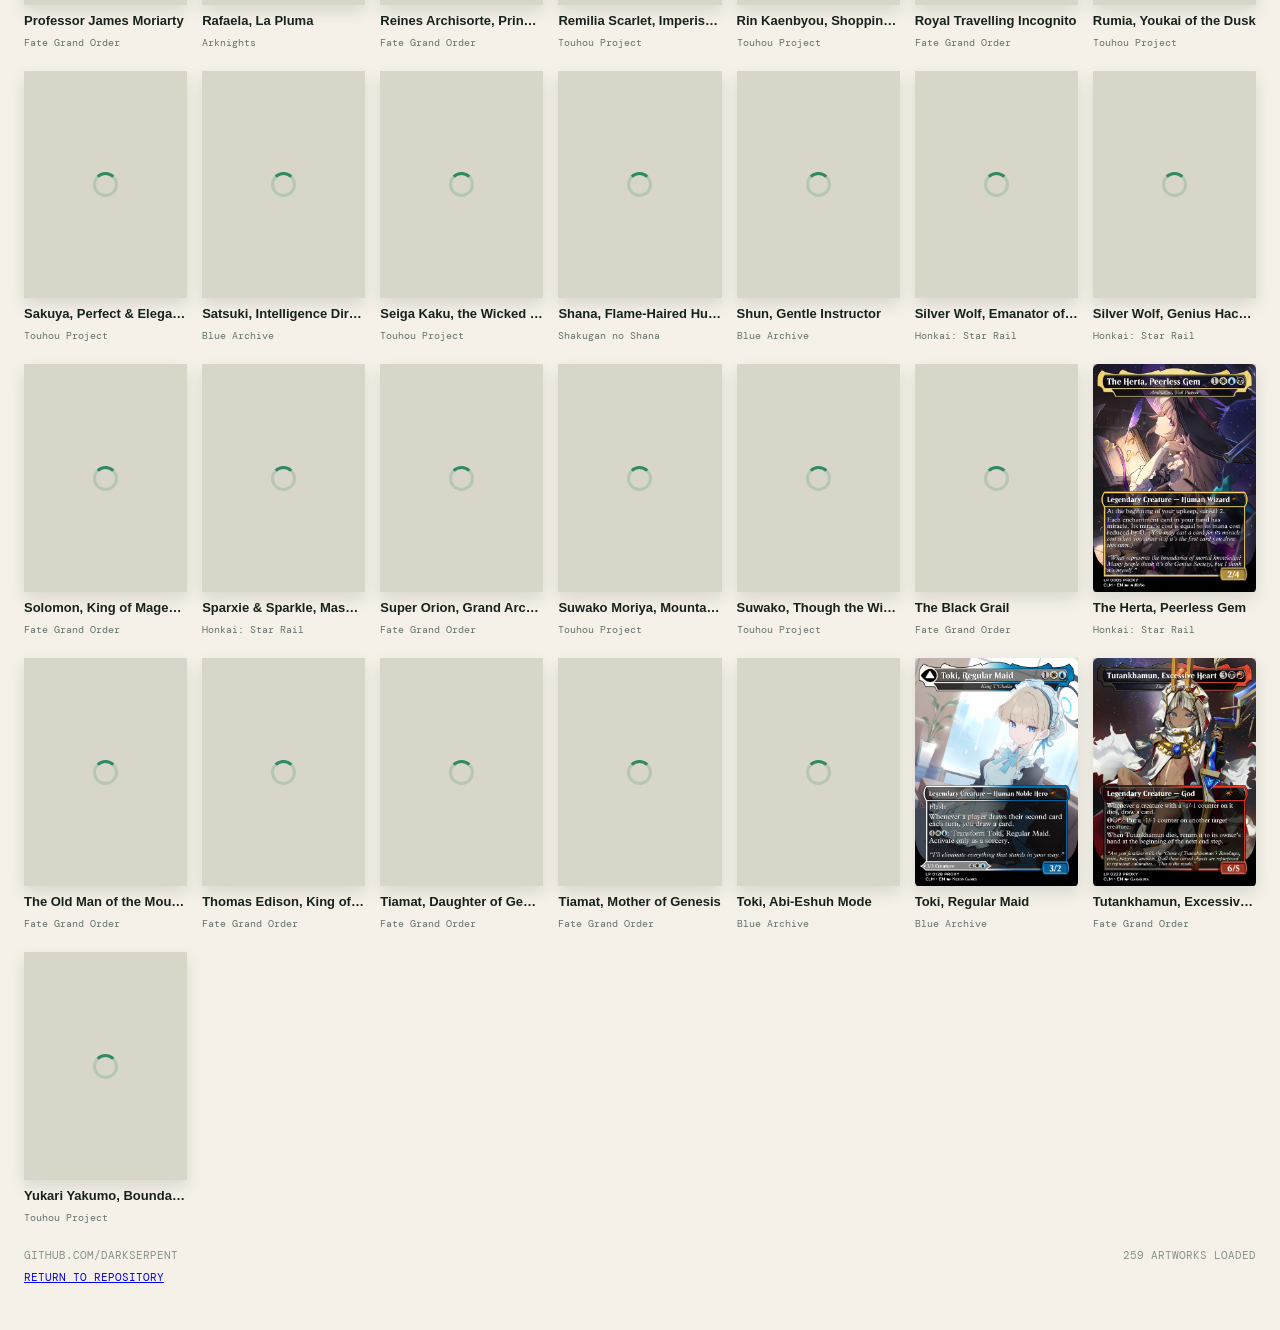
==== commit 0fec182c: "Add files via upload" ====
--- a/site/cards.html
+++ b/site/cards.html
@@ -30,7 +30,7 @@
       <div class="cards-heading">
         <div class="brand-mark" aria-hidden="true"><img src="site-assets/clm_deck_converter.png" width=50px></div>
         <div>
-          <p class="eyebrow">Browse every LechugaPod card by type and series.</p>
+          <p class="eyebrow">Browse every CLM Set card by type and series</p>
           <h1>Card Gallery</h1>
         </div>
       </div>
@@ -82,6 +82,7 @@
   <dialog class="card-modal" id="cardModal" aria-label="Card preview">
     <button class="modal-close" id="modalClose" type="button" aria-label="Close preview">×</button>
     <img id="modalImage" alt="">
+    <p id="modalProxyCaption"></p>
     <p id="modalCaption"></p>
   </dialog>
   <script src="cards.js"></script>
--- a/site/styles.css
+++ b/site/styles.css
@@ -100,9 +100,12 @@
 .card-grid { display: grid; grid-template-columns: repeat(auto-fill, minmax(145px, 1fr)); gap: 22px 15px; }
 .card-tile { animation: rise .4s ease both; animation-delay: calc(var(--card-index) * 25ms); }
 .card-button { display: grid; width: 100%; gap: 8px; padding: 0; color: var(--ink); background: transparent; border: 0; cursor: pointer; text-align: left; }
-.card-image-wrap { display: block; aspect-ratio: 63 / 88; position: relative; overflow: hidden; background: #d8d5c9; box-shadow: 0 7px 14px rgba(38, 53, 45, .13); transition: transform .2s ease, box-shadow .2s ease; }
+.card-image-wrap { display: grid; aspect-ratio: 63 / 88; place-items: center; position: relative; overflow: hidden; background: #d8d5c9; box-shadow: 0 7px 14px rgba(38, 53, 45, .13); transition: transform .2s ease, box-shadow .2s ease; }
 .card-button:hover .card-image-wrap, .card-button:focus-visible .card-image-wrap { transform: translateY(-5px) scale(1.035); box-shadow: 0 15px 24px rgba(38, 53, 45, .22); }
-.card-image-wrap img { width: 100%; height: 100%; display: block; object-fit: cover; }
+.card-image-wrap img { width: 100%; height: 100%; display: block; object-fit: cover; opacity: 0; transition: opacity .2s ease; }
+.card-image-wrap.is-loaded img { opacity: 1; }
+.image-spinner { width: 25px; height: 25px; position: absolute; border: 3px solid rgba(47, 138, 99, .2); border-top-color: var(--mint-deep); border-radius: 50%; animation: spin .8s linear infinite; }
+.card-image-wrap.is-loaded .image-spinner { display: none; }
 .zoom-icon { width: 34px; height: 34px; display: grid; place-items: center; position: absolute; right: 9px; bottom: 9px; color: var(--ink); background: var(--mint); border-radius: 50%; opacity: 0; transform: scale(.7); transition: .2s ease; }
 .zoom-icon::before { content: ''; width: 11px; height: 11px; border: 2px solid var(--ink); border-radius: 50%; }
 .zoom-icon::after { content: ''; width: 8px; height: 2px; position: absolute; right: 7px; bottom: 8px; background: var(--ink); transform: rotate(45deg); }
@@ -112,11 +115,15 @@
 .empty-state { padding: 50px 0; color: var(--muted); text-align: center; }
 .card-modal { width: min(92vw, 580px); max-height: 94vh; padding: 18px; color: var(--panel); background: var(--ink); border: 0; box-shadow: 0 24px 80px rgba(0, 0, 0, .35); }
 .card-modal::backdrop { background: rgba(23, 34, 30, .82); backdrop-filter: blur(4px); }
-.card-modal img { display: block; width: 100%; max-height: 82vh; object-fit: contain; }
+.card-modal > #modalImage { display: block; width: 100%; max-height: 82vh; aspect-ratio: 63 / 88; object-fit: contain; opacity: 0; transition: opacity .2s ease; }
+.card-modal > #modalImage.is-loaded { opacity: 1; }
+.card-modal:not(.is-image-loaded)::after { content: ''; width: 28px; height: 28px; position: absolute; top: 50%; left: 50%; border: 3px solid rgba(141, 226, 178, .25); border-top-color: var(--mint); border-radius: 50%; animation: spin .8s linear infinite; }
 .card-modal p { margin: 12px 0 0; color: #bdc9c1; font: 12px 'DM Mono', monospace; }
 .card-modal a { color: var(--mint); }
+.scryfall-favicon { width: 16px; height: 16px; display: inline-block; max-height: none; margin-right: 6px; vertical-align: -3px; object-fit: contain; opacity: 1; }
 .modal-close { width: 36px; height: 36px; display: grid; place-items: center; position: absolute; top: 10px; right: 10px; color: var(--ink); background: var(--mint); border: 0; border-radius: 50%; cursor: pointer; font-size: 25px; line-height: 1; }
 .visually-hidden { width: 1px; height: 1px; position: absolute; overflow: hidden; clip: rect(0 0 0 0); white-space: nowrap; }
+@keyframes spin { to { transform: rotate(360deg); } }
 @media (max-width: 680px) {
   .shell { width: min(100% - 24px, 960px); padding-top: 34px; }
   .masthead { flex-wrap: wrap; margin-bottom: 30px; }
--- a/site/styles.css
+++ b/site/styles.css
@@ -100,9 +100,12 @@
 .card-grid { display: grid; grid-template-columns: repeat(auto-fill, minmax(145px, 1fr)); gap: 22px 15px; }
 .card-tile { animation: rise .4s ease both; animation-delay: calc(var(--card-index) * 25ms); }
 .card-button { display: grid; width: 100%; gap: 8px; padding: 0; color: var(--ink); background: transparent; border: 0; cursor: pointer; text-align: left; }
-.card-image-wrap { display: block; aspect-ratio: 63 / 88; position: relative; overflow: hidden; background: #d8d5c9; box-shadow: 0 7px 14px rgba(38, 53, 45, .13); transition: transform .2s ease, box-shadow .2s ease; }
+.card-image-wrap { display: grid; aspect-ratio: 63 / 88; place-items: center; position: relative; overflow: hidden; background: #d8d5c9; box-shadow: 0 7px 14px rgba(38, 53, 45, .13); transition: transform .2s ease, box-shadow .2s ease; }
 .card-button:hover .card-image-wrap, .card-button:focus-visible .card-image-wrap { transform: translateY(-5px) scale(1.035); box-shadow: 0 15px 24px rgba(38, 53, 45, .22); }
-.card-image-wrap img { width: 100%; height: 100%; display: block; object-fit: cover; }
+.card-image-wrap img { width: 100%; height: 100%; display: block; object-fit: cover; opacity: 0; transition: opacity .2s ease; }
+.card-image-wrap.is-loaded img { opacity: 1; }
+.image-spinner { width: 25px; height: 25px; position: absolute; border: 3px solid rgba(47, 138, 99, .2); border-top-color: var(--mint-deep); border-radius: 50%; animation: spin .8s linear infinite; }
+.card-image-wrap.is-loaded .image-spinner { display: none; }
 .zoom-icon { width: 34px; height: 34px; display: grid; place-items: center; position: absolute; right: 9px; bottom: 9px; color: var(--ink); background: var(--mint); border-radius: 50%; opacity: 0; transform: scale(.7); transition: .2s ease; }
 .zoom-icon::before { content: ''; width: 11px; height: 11px; border: 2px solid var(--ink); border-radius: 50%; }
 .zoom-icon::after { content: ''; width: 8px; height: 2px; position: absolute; right: 7px; bottom: 8px; background: var(--ink); transform: rotate(45deg); }
@@ -112,11 +115,15 @@
 .empty-state { padding: 50px 0; color: var(--muted); text-align: center; }
 .card-modal { width: min(92vw, 580px); max-height: 94vh; padding: 18px; color: var(--panel); background: var(--ink); border: 0; box-shadow: 0 24px 80px rgba(0, 0, 0, .35); }
 .card-modal::backdrop { background: rgba(23, 34, 30, .82); backdrop-filter: blur(4px); }
-.card-modal img { display: block; width: 100%; max-height: 82vh; object-fit: contain; }
+.card-modal > #modalImage { display: block; width: 100%; max-height: 82vh; aspect-ratio: 63 / 88; object-fit: contain; opacity: 0; transition: opacity .2s ease; }
+.card-modal > #modalImage.is-loaded { opacity: 1; }
+.card-modal:not(.is-image-loaded)::after { content: ''; width: 28px; height: 28px; position: absolute; top: 50%; left: 50%; border: 3px solid rgba(141, 226, 178, .25); border-top-color: var(--mint); border-radius: 50%; animation: spin .8s linear infinite; }
 .card-modal p { margin: 12px 0 0; color: #bdc9c1; font: 12px 'DM Mono', monospace; }
 .card-modal a { color: var(--mint); }
+.scryfall-favicon { width: 16px; height: 16px; display: inline-block; max-height: none; margin-right: 6px; vertical-align: -3px; object-fit: contain; opacity: 1; }
 .modal-close { width: 36px; height: 36px; display: grid; place-items: center; position: absolute; top: 10px; right: 10px; color: var(--ink); background: var(--mint); border: 0; border-radius: 50%; cursor: pointer; font-size: 25px; line-height: 1; }
 .visually-hidden { width: 1px; height: 1px; position: absolute; overflow: hidden; clip: rect(0 0 0 0); white-space: nowrap; }
+@keyframes spin { to { transform: rotate(360deg); } }
 @media (max-width: 680px) {
   .shell { width: min(100% - 24px, 960px); padding-top: 34px; }
   .masthead { flex-wrap: wrap; margin-bottom: 30px; }
